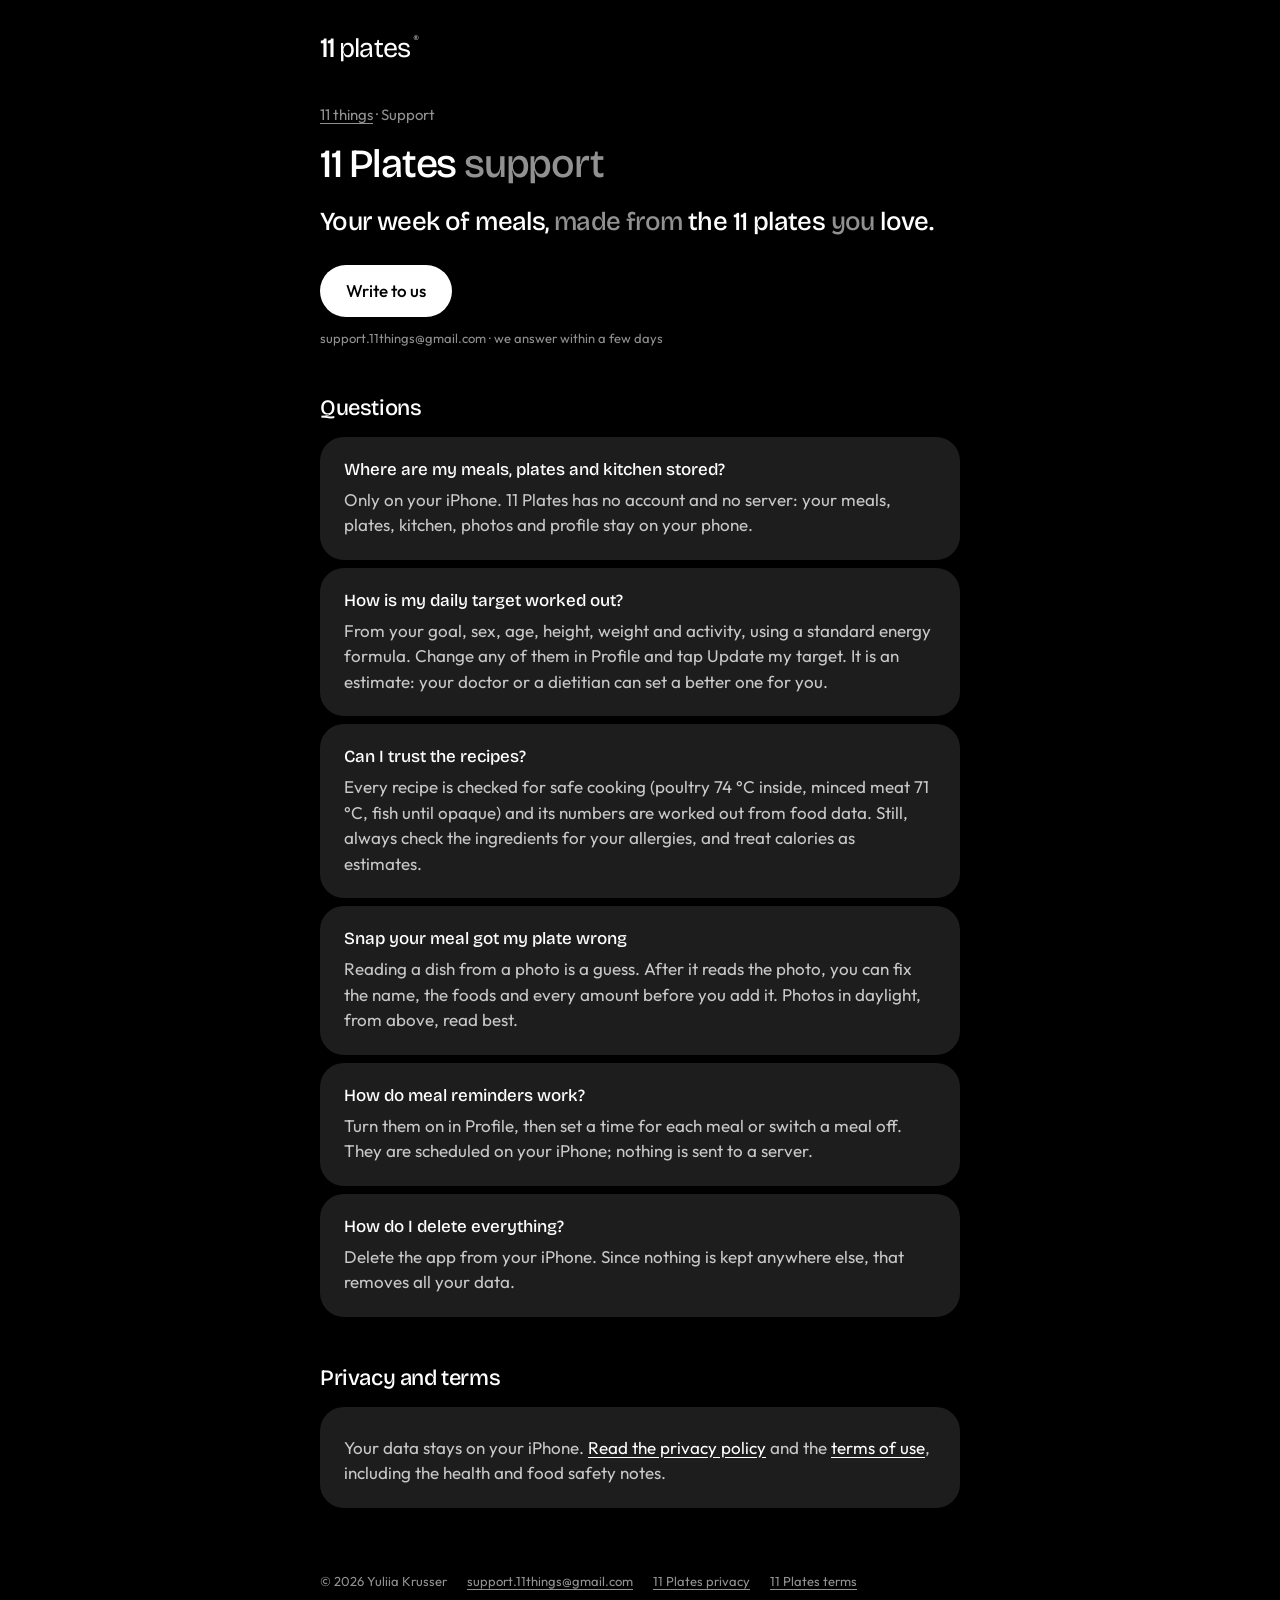
==== 11plates/index.html @ a0b16772 "11 Plates: support, privacy policy and terms of use pages Co-Authored-By: Claude Opus 5.5 <noreply@a" ====
<!DOCTYPE html>
<html lang="en">
<head>
<meta charset="utf-8">
<meta name="viewport" content="width=device-width, initial-scale=1">
<title>11 Plates: support</title>
<meta name="description" content="Help with 11 Plates, the meal planner: your data, daily target, recipes, Snap your meal, reminders and contact.">
<link rel="preconnect" href="https://fonts.googleapis.com">
<link rel="preconnect" href="https://fonts.gstatic.com" crossorigin>
<link href="https://fonts.googleapis.com/css2?family=Bricolage+Grotesque:opsz,wght@12..96,400;12..96,500&family=Outfit:wght@400;500&display=swap" rel="stylesheet">
<link rel="stylesheet" href="../style.css">
</head>
<body>
<main>
<a class="mark" href="../" aria-label="11 plates"><b>11</b><span>plates</span><sup>®</sup></a>

<p class="crumb"><a href="../">11 things</a> · Support</p>
<h1>11 Plates <span class="grey">support</span></h1>
<p class="lead">Your week of meals, <span class="grey">made from</span> the 11 plates <span class="grey">you</span> love.</p>

<a class="pill" href="mailto:support.11things@gmail.com?subject=11%20Plates">Write to us</a>
<p class="small" style="margin-top:12px">support.11things@gmail.com · we answer within a few days</p>

<h2>Questions</h2>

<div class="card">
  <h3>Where are my meals, plates and kitchen stored?</h3>
  <p>Only on your iPhone. 11 Plates has no account and no server: your meals, plates, kitchen, photos and profile stay on your phone.</p>
</div>

<div class="card">
  <h3>How is my daily target worked out?</h3>
  <p>From your goal, sex, age, height, weight and activity, using a standard energy formula. Change any of them in Profile and tap Update my target. It is an estimate: your doctor or a dietitian can set a better one for you.</p>
</div>

<div class="card">
  <h3>Can I trust the recipes?</h3>
  <p>Every recipe is checked for safe cooking (poultry 74 °C inside, minced meat 71 °C, fish until opaque) and its numbers are worked out from food data. Still, always check the ingredients for your allergies, and treat calories as estimates.</p>
</div>

<div class="card">
  <h3>Snap your meal got my plate wrong</h3>
  <p>Reading a dish from a photo is a guess. After it reads the photo, you can fix the name, the foods and every amount before you add it. Photos in daylight, from above, read best.</p>
</div>

<div class="card">
  <h3>How do meal reminders work?</h3>
  <p>Turn them on in Profile, then set a time for each meal or switch a meal off. They are scheduled on your iPhone; nothing is sent to a server.</p>
</div>

<div class="card">
  <h3>How do I delete everything?</h3>
  <p>Delete the app from your iPhone. Since nothing is kept anywhere else, that removes all your data.</p>
</div>

<h2>Privacy and terms</h2>
<div class="card">
  <p>Your data stays on your iPhone. <a href="privacy/">Read the privacy policy</a> and the <a href="terms/">terms of use</a>, including the health and food safety notes.</p>
</div>
<footer>
  <span>© 2026 Yuliia Krusser</span>
  <a href="mailto:support.11things@gmail.com">support.11things@gmail.com</a>
  <a href="../11plates/privacy/">11 Plates privacy</a>
  <a href="../11plates/terms/">11 Plates terms</a>
</footer>
</main>
</body>
</html>
---- style.css ----
/* 11 things: black like the icon and the apps' dark mode: black page, dark cards #1D1D1D, white words, neutral greys */
:root {
  --page: #000000;
  --card: #1D1D1D;
  --ink: #FFFFFF;
  --muted: #919191;
  --line: #333333;
}
* { box-sizing: border-box; }
html { -webkit-text-size-adjust: 100%; color-scheme: dark; background: #000; }
body {
  margin: 0;
  background: var(--page);
  color: var(--ink);
  font-family: 'Outfit', -apple-system, BlinkMacSystemFont, sans-serif;
  font-size: 17px;
  line-height: 1.5;
  -webkit-font-smoothing: antialiased;
}
main { max-width: 680px; margin: 0 auto; padding: 32px 20px 80px; }
a { color: var(--ink); text-underline-offset: 3px; }
.mark { display: inline-flex; align-items: flex-start; gap: 5px; text-decoration: none; }
.mark b { font-family: 'Bricolage Grotesque', sans-serif; font-weight: 500; font-size: 28px; line-height: 32px; letter-spacing: -2px; }
.mark span { font-family: 'Bricolage Grotesque', sans-serif; font-weight: 400; font-size: 27px; line-height: 32px; letter-spacing: -0.8px; }
.mark sup { font-size: 11px; line-height: 14px; margin-left: -2px; }
.crumb { margin-top: 40px; font-size: 15px; color: var(--muted); }
.crumb a { color: var(--muted); }
h1 {
  font-family: 'Bricolage Grotesque', sans-serif; font-weight: 500;
  font-size: 40px; line-height: 44px; letter-spacing: -1.2px; margin: 12px 0 0;
}
h1 .grey, .lead .grey { color: var(--muted); }
.lead {
  font-family: 'Bricolage Grotesque', sans-serif; font-weight: 500;
  font-size: 26px; line-height: 31px; letter-spacing: -0.6px; margin: 20px 0 0;
}
h2 {
  font-family: 'Bricolage Grotesque', sans-serif; font-weight: 500;
  font-size: 22px; line-height: 26px; letter-spacing: -0.4px; margin: 48px 0 16px;
}
.card { background: var(--card); border-radius: 24px; padding: 22px 24px; margin-top: 8px; }
.card h3 { font-family: 'Bricolage Grotesque', sans-serif; font-weight: 500; font-size: 17px; line-height: 22px; margin: 0; }
.card p { margin: 6px 0 0; color: #C8C8C8; }
.card p + p { margin-top: 10px; }
.apps { display: grid; gap: 8px; margin-top: 40px; }
.app { display: flex; align-items: center; justify-content: space-between; gap: 14px; text-decoration: none; }
.app .name { font-family: 'Bricolage Grotesque', sans-serif; font-weight: 500; font-size: 22px; line-height: 26px; }
.app .what { color: var(--muted); font-size: 15px; margin-top: 2px; }
.tag { flex: none; font-size: 13px; color: var(--muted); background: #2A2A2A; border-radius: 12px; padding: 6px 12px; }
.pill {
  display: inline-flex; align-items: center; height: 52px; padding: 0 26px; margin-top: 28px;
  background: var(--ink); color: #000; border-radius: 999px; text-decoration: none; font-weight: 500; font-size: 17px;
}
.small { font-size: 13px; line-height: 18px; color: var(--muted); }
ul { padding-left: 20px; margin: 8px 0 0; }
li + li { margin-top: 6px; }
footer { margin-top: 64px; display: flex; flex-wrap: wrap; gap: 8px 20px; font-size: 13px; color: var(--muted); }
footer a { color: var(--muted); }
@media (max-width: 480px) {
  h1 { font-size: 34px; line-height: 38px; }
  .lead { font-size: 22px; line-height: 27px; }
}
.icon { flex: none; width: 56px; height: 56px; border-radius: 13px; border: 1px solid #2A2A2A; }
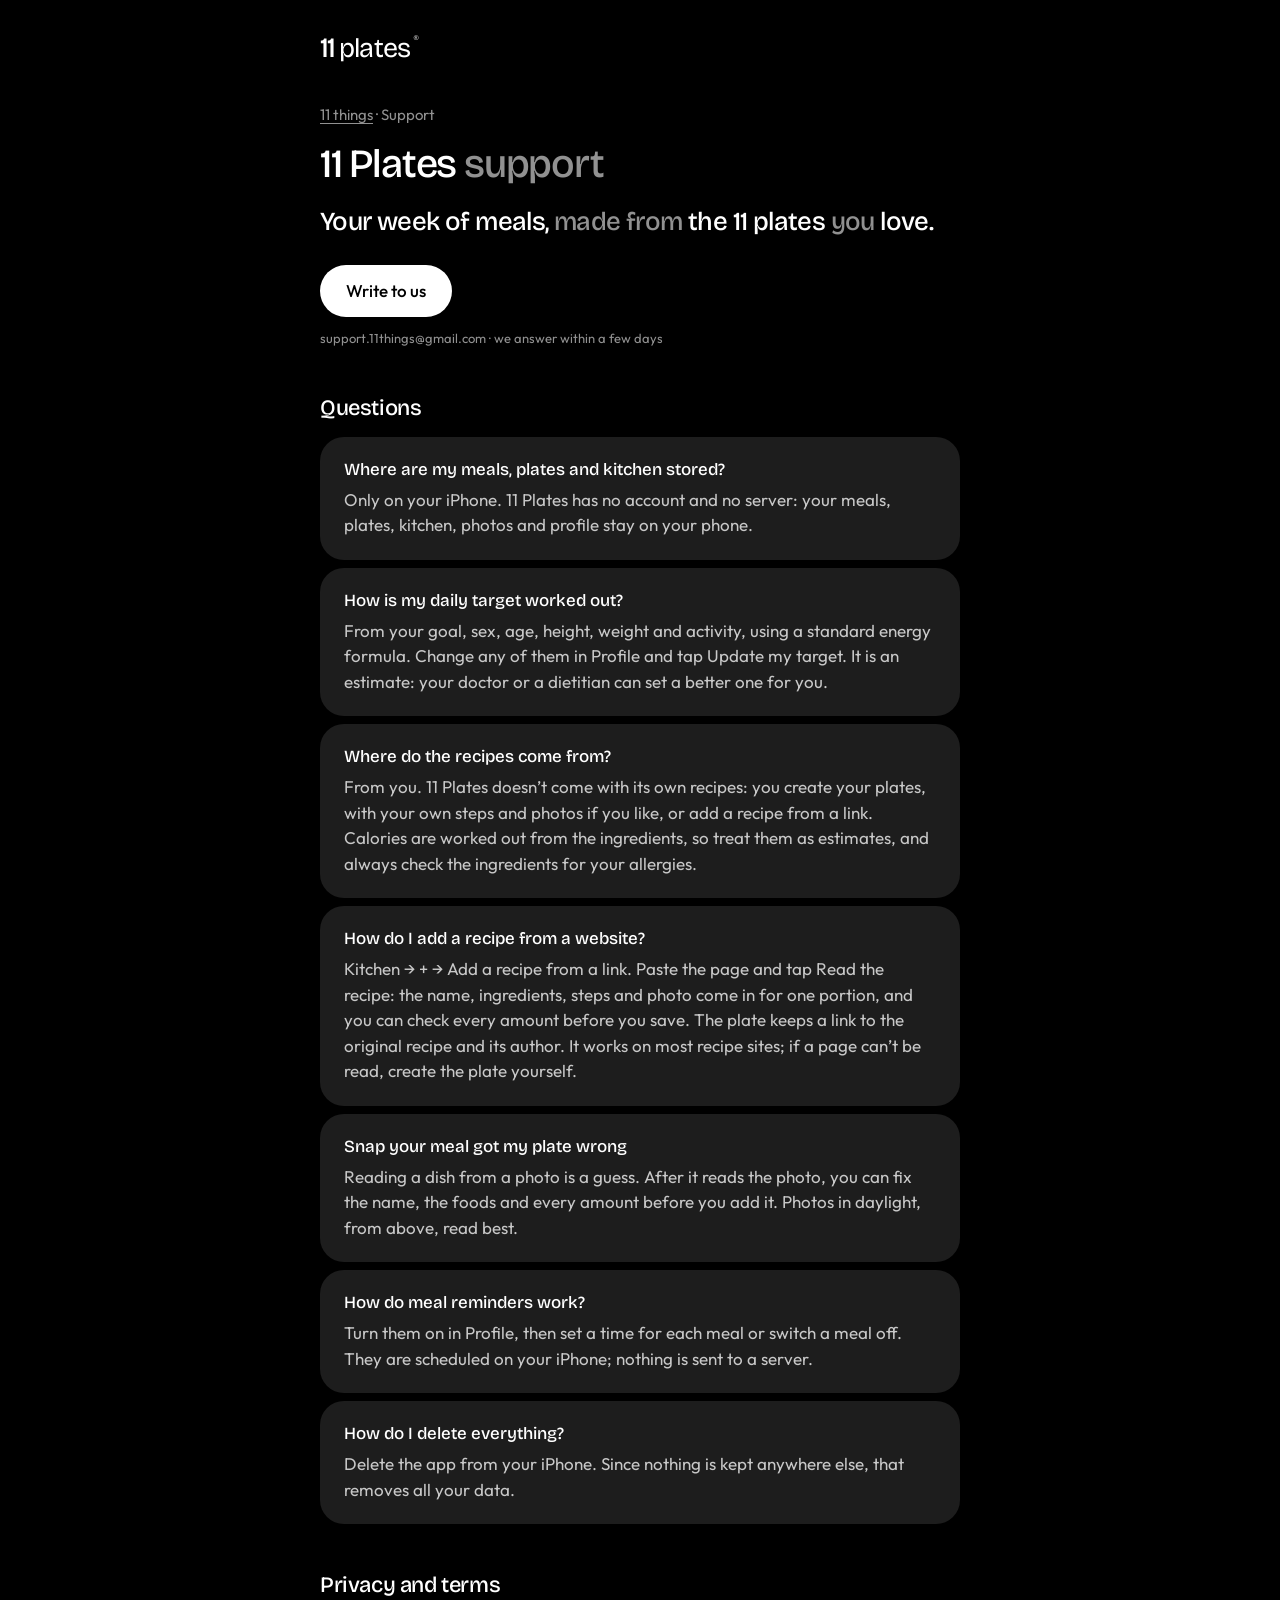
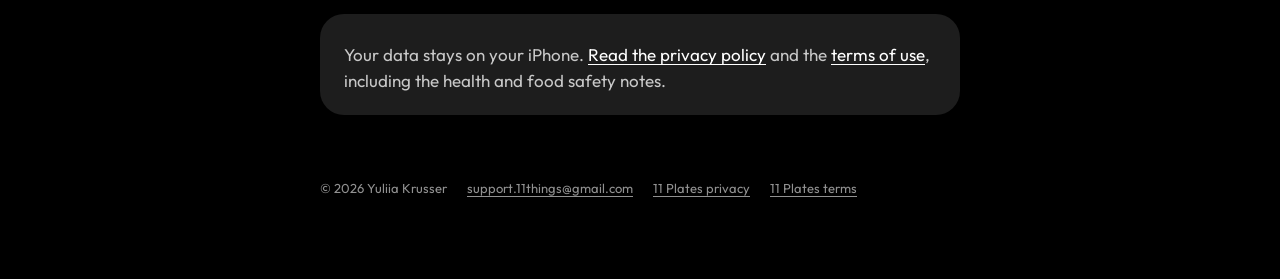
==== commit 7688792a: "11 Plates: legal and support pages for your own recipes and recipes from links Co-Authored-By: Claud" ====
--- a/11plates/index.html
+++ b/11plates/index.html
@@ -4,7 +4,7 @@
 <meta charset="utf-8">
 <meta name="viewport" content="width=device-width, initial-scale=1">
 <title>11 Plates: support</title>
-<meta name="description" content="Help with 11 Plates, the meal planner: your data, daily target, recipes, Snap your meal, reminders and contact.">
+<meta name="description" content="Help with 11 Plates, the meal planner: your data, daily target, your recipes, recipes from links, Snap your meal, reminders and contact.">
 <link rel="preconnect" href="https://fonts.googleapis.com">
 <link rel="preconnect" href="https://fonts.gstatic.com" crossorigin>
 <link href="https://fonts.googleapis.com/css2?family=Bricolage+Grotesque:opsz,wght@12..96,400;12..96,500&family=Outfit:wght@400;500&display=swap" rel="stylesheet">
@@ -34,8 +34,13 @@
 </div>
 
 <div class="card">
-  <h3>Can I trust the recipes?</h3>
-  <p>Every recipe is checked for safe cooking (poultry 74 °C inside, minced meat 71 °C, fish until opaque) and its numbers are worked out from food data. Still, always check the ingredients for your allergies, and treat calories as estimates.</p>
+  <h3>Where do the recipes come from?</h3>
+  <p>From you. 11 Plates doesn’t come with its own recipes: you create your plates, with your own steps and photos if you like, or add a recipe from a link. Calories are worked out from the ingredients, so treat them as estimates, and always check the ingredients for your allergies.</p>
+</div>
+
+<div class="card">
+  <h3>How do I add a recipe from a website?</h3>
+  <p>Kitchen → + → Add a recipe from a link. Paste the page and tap Read the recipe: the name, ingredients, steps and photo come in for one portion, and you can check every amount before you save. The plate keeps a link to the original recipe and its author. It works on most recipe sites; if a page can’t be read, create the plate yourself.</p>
 </div>
 
 <div class="card">
